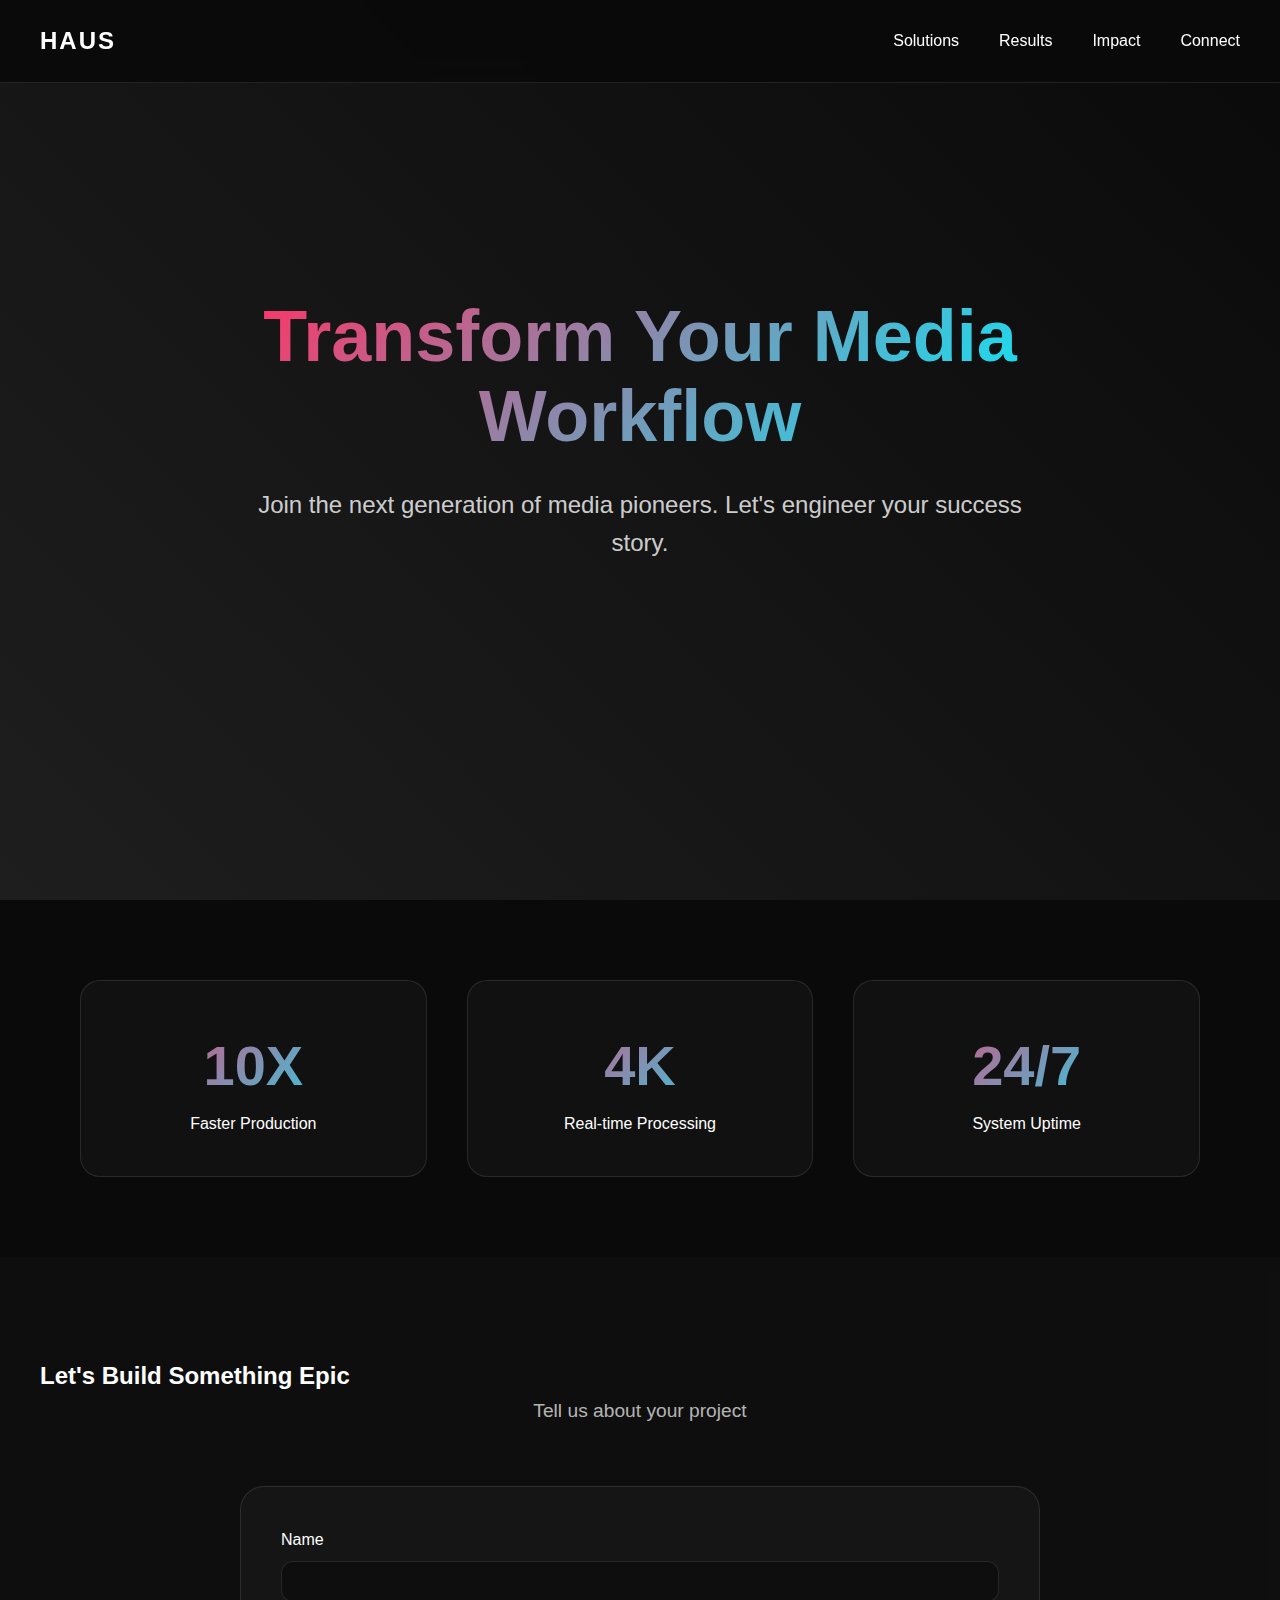
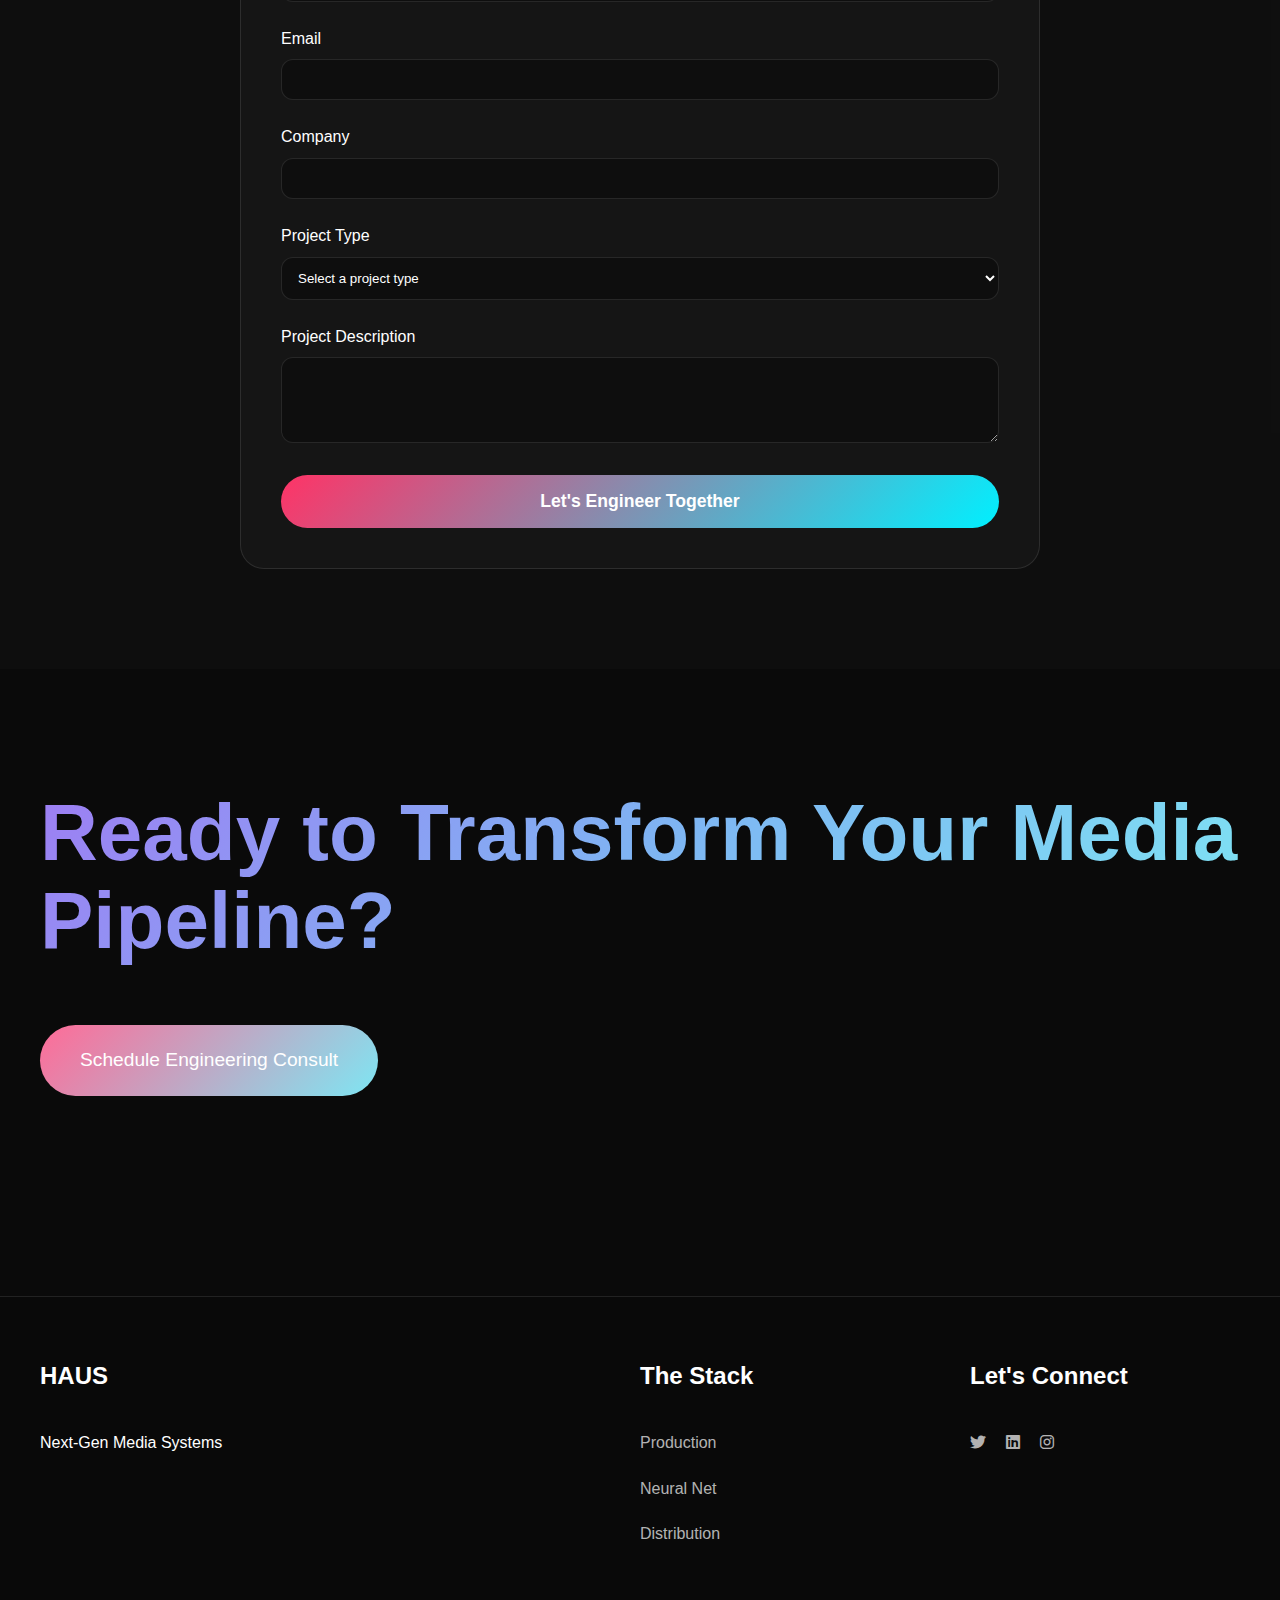
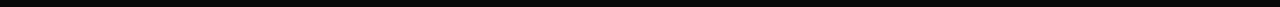
==== intake.html @ 4b30a3db "Create intake.html" ====
<!DOCTYPE html>
<html lang="en">
<head>
    <meta charset="UTF-8">
    <meta name="viewport" content="width=device-width, initial-scale=1.0">
    <title>HAUS | Next-Gen Media Systems</title>
    <link href="https://cdnjs.cloudflare.com/ajax/libs/font-awesome/6.0.0/css/all.min.css" rel="stylesheet">
    <link rel="stylesheet" href="styles.css">
    <style>
        /* Additional styles for the intake form */
        .intake-form {
            background: rgba(255, 255, 255, 0.03);
            border: 1px solid rgba(255, 255, 255, 0.1);
            border-radius: 24px;
            padding: 40px;
            max-width: 800px;
            margin: 0 auto;
            transition: all 0.3s ease;
        }

        .intake-form:hover {
            border-color: var(--primary);
            background: rgba(255, 255, 255, 0.05);
        }

        .form-group {
            margin-bottom: 24px;
        }

        .form-group label {
            display: block;
            margin-bottom: 8px;
            color: var(--light);
            font-weight: 500;
        }

        .form-group input,
        .form-group select,
        .form-group textarea {
            width: 100%;
            padding: 12px;
            background: rgba(0, 0, 0, 0.3);
            border: 1px solid rgba(255, 255, 255, 0.1);
            border-radius: 12px;
            color: var(--light);
            font-family: var(--haus-font);
            transition: all 0.3s ease;
        }

        .form-group input:focus,
        .form-group select:focus,
        .form-group textarea:focus {
            outline: none;
            border-color: var(--primary);
            background: rgba(0, 0, 0, 0.5);
        }

        .submit-button {
            width: 100%;
            padding: 16px;
            background: var(--gradient-1);
            border: none;
            border-radius: 100px;
            color: var(--light);
            font-weight: 600;
            font-size: 1.1rem;
            cursor: pointer;
            transition: transform 0.3s ease;
        }

        .submit-button:hover {
            transform: translateY(-2px);
        }

        .success-message {
            display: none;
            background: rgba(0, 255, 0, 0.1);
            border: 1px solid rgba(0, 255, 0, 0.3);
            padding: 20px;
            border-radius: 12px;
            text-align: center;
            margin-top: 20px;
        }

        .success-message.visible {
            display: block;
        }
    </style>
</head>
<body>
    <nav class="glass-nav">
        <a href="/" class="logo">HAUS</a>
        <div class="nav-links">
            <a href="#solutions">Solutions</a>
            <a href="#case-studies">Results</a>
            <a href="#statistics">Impact</a>
            <a href="#contact">Connect</a>
        </div>
    </nav>

    <header class="hero">
        <div class="hero-content">
            <h1>Transform Your Media Workflow</h1>
            <p>Join the next generation of media pioneers. Let's engineer your success story.</p>
        </div>
    </header>

    <section id="stats">
        <div class="stats-grid">
            <div class="stat-card">
                <div class="stat-number">10X</div>
                <div class="stat-label">Faster Production</div>
            </div>
            <div class="stat-card">
                <div class="stat-number">4K</div>
                <div class="stat-label">Real-time Processing</div>
            </div>
            <div class="stat-card">
                <div class="stat-number">24/7</div>
                <div class="stat-label">System Uptime</div>
            </div>
        </div>
    </section>

    <section class="solutions-section">
        <h2 class="section-title">Let's Build Something Epic</h2>
        <p class="section-subtitle">Tell us about your project</p>
        
        <div class="intake-form">
            <form id="projectForm" onsubmit="handleSubmit(event)">
                <div class="form-group">
                    <label for="name">Name</label>
                    <input type="text" id="name" name="name" required>
                </div>
                
                <div class="form-group">
                    <label for="email">Email</label>
                    <input type="email" id="email" name="email" required>
                </div>
                
                <div class="form-group">
                    <label for="company">Company</label>
                    <input type="text" id="company" name="company" required>
                </div>
                
                <div class="form-group">
                    <label for="projectType">Project Type</label>
                    <select id="projectType" name="projectType" required>
                        <option value="">Select a project type</option>
                        <option value="production">Production Systems</option>
                        <option value="asset">Asset Management</option>
                        <option value="distribution">Distribution Matrix</option>
                        <option value="custom">Custom Solution</option>
                    </select>
                </div>
                
                <div class="form-group">
                    <label for="description">Project Description</label>
                    <textarea id="description" name="description" rows="4"></textarea>
                </div>
                
                <button type="submit" class="submit-button">Let's Engineer Together</button>
            </form>
            
            <div id="successMessage" class="success-message">
                Thanks for reaching out! Our engineering team will contact you within 24 hours to discuss your project.
            </div>
        </div>
    </section>

    <section class="transform-section">
        <h2 class="transform-title">Ready to Transform Your Media Pipeline?</h2>
        <div class="transform-cta">
            <a href="#contact" class="engineer-button">Schedule Engineering Consult</a>
        </div>
    </section>

    <footer>
        <div class="footer-content">
            <div class="footer-col">
                <h3>HAUS</h3>
                <p>Next-Gen Media Systems</p>
            </div>
            <div class="footer-col">
                <h3>The Stack</h3>
                <a href="#production">Production</a>
                <a href="#network">Neural Net</a>
                <a href="#distribution">Distribution</a>
            </div>
            <div class="footer-col">
                <h3>Let's Connect</h3>
                <div class="social-links">
                    <a href="#" class="social-icon"><i class="fab fa-twitter"></i></a>
                    <a href="#" class="social-icon"><i class="fab fa-linkedin"></i></a>
                    <a href="#" class="social-icon"><i class="fab fa-instagram"></i></a>
                </div>
            </div>
        </div>
    </footer>

    <script>
        function handleSubmit(event) {
            event.preventDefault();
            const successMessage = document.getElementById('successMessage');
            const form = document.getElementById('projectForm');
            
            // In a real implementation, you'd send the form data to your server here
            
            // Show success message
            successMessage.classList.add('visible');
            form.style.display = 'none';
            
            // Optionally, reset form
            form.reset();
        }
    </script>
</body>
</html>
---- styles.css ----
/* Haus Design System */
:root {
    --primary: #FF3366;
    --secondary: #1E1E1E;
    --accent: #00F0FF;
    --dark: #0a0a0a;
    --light: #ffffff;
    --gradient-1: linear-gradient(135deg, var(--primary), var(--accent));
    --haus-font: 'Space Grotesk', 'Helvetica Neue', sans-serif;
}

/* Base Styles */
* {
    margin: 0;
    padding: 0;
    box-sizing: border-box;
}

body {
    font-family: var(--haus-font);
    background: var(--dark);
    color: var(--light);
    line-height: 1.6;
}

/* Navigation */
.glass-nav {
    position: fixed;
    top: 0;
    left: 0;
    right: 0;
    padding: 20px 40px;
    background: rgba(10, 10, 10, 0.95);
    backdrop-filter: blur(10px);
    z-index: 1000;
    display: flex;
    justify-content: space-between;
    align-items: center;
    border-bottom: 1px solid rgba(255, 255, 255, 0.1);
}

.logo {
    font-size: 1.5rem;
    font-weight: 700;
    color: var(--light);
    text-decoration: none;
    letter-spacing: 2px;
}

.nav-links {
    display: flex;
    gap: 40px;
}

.nav-links a {
    color: var(--light);
    text-decoration: none;
    font-weight: 500;
    transition: all 0.3s ease;
    padding: 8px 0;
    position: relative;
}

.nav-links a::after {
    content: '';
    position: absolute;
    bottom: 0;
    left: 0;
    width: 0;
    height: 2px;
    background: var(--gradient-1);
    transition: width 0.3s ease;
}

.nav-links a:hover::after {
    width: 100%;
}

/* Hero Section */
.hero {
    min-height: 100vh;
    display: flex;
    align-items: center;
    justify-content: center;
    padding: 80px 20px;
    background: linear-gradient(45deg, var(--secondary), var(--dark));
}

.hero-content {
    text-align: center;
    max-width: 800px;
    margin: 0 auto;
}

.hero-content h1 {
    font-size: clamp(2.5rem, 8vw, 4.5rem);
    line-height: 1.1;
    margin-bottom: 30px;
    color: var(--primary);
    background: var(--gradient-1);
    background-clip: text;
    -webkit-background-clip: text;
    color: transparent;
    -webkit-text-fill-color: transparent;
}

.hero-content p {
    font-size: clamp(1.1rem, 4vw, 1.5rem);
    margin-bottom: 40px;
    color: rgba(255, 255, 255, 0.8);
}

/* Stats Section */
.stats-grid {
    display: grid;
    grid-template-columns: repeat(3, 1fr);
    gap: 40px;
    padding: 80px 40px;
    max-width: 1200px;
    margin: 0 auto;
}

.stat-card {
    background: rgba(255, 255, 255, 0.03);
    padding: 40px 30px;
    border-radius: 20px;
    text-align: center;
    border: 1px solid rgba(255, 255, 255, 0.1);
    transition: transform 0.3s ease;
}

.stat-number {
    font-size: 3.5rem;
    font-weight: 700;
    color: var(--primary);
    background: var(--gradient-1);
    background-clip: text;
    -webkit-background-clip: text;
    color: transparent;
    -webkit-text-fill-color: transparent;
}

/* Results Section */
.results-section {
    padding: 100px 40px;
    background: rgba(255, 255, 255, 0.02);
}

.case-study-grid {
    display: grid;
    grid-template-columns: repeat(3, 1fr);
    gap: 40px;
    max-width: 1400px;
    margin: 0 auto 60px;
}

.case-study-card {
    background: rgba(255, 255, 255, 0.03);
    border: 1px solid rgba(255, 255, 255, 0.1);
    border-radius: 24px;
    padding: 40px;
    transition: all 0.4s cubic-bezier(0.175, 0.885, 0.32, 1.275);
}

.case-study-card:hover {
    border-color: var(--primary);
    transform: translateY(-10px);
    box-shadow: 0 15px 40px rgba(255, 51, 102, 0.15);
}

.case-study-icon {
    font-size: 2rem;
    color: var(--primary);
    margin-bottom: 20px;
}

.case-study-card h3 {
    font-size: 1.5rem;
    color: var(--light);
    margin-bottom: 15px;
}

.case-study-metric {
    font-size: 1.25rem;
    color: var(--accent);
    margin-bottom: 15px;
    font-weight: 600;
}

.case-study-quote {
    font-size: 1rem;
    line-height: 1.6;
    color: rgba(255, 255, 255, 0.8);
}

@media (max-width: 1200px) {
    .case-study-grid {
        grid-template-columns: repeat(2, 1fr);
    }
}

@media (max-width: 768px) {
    .case-study-grid {
        grid-template-columns: 1fr;
    }
}

/* Solutions Section */
.solutions-section {
    padding: 100px 40px;
    background: rgba(255, 255, 255, 0.02);
}

.section-subtitle {
    text-align: center;
    font-size: 1.2rem;
    color: rgba(255, 255, 255, 0.7);
    max-width: 600px;
    margin: 0 auto 60px;
}

.solution-grid {
    display: grid;
    grid-template-columns: repeat(3, 1fr);
    gap: 40px;
    max-width: 1400px;
    margin: 0 auto;
}

.solution-card {
    background: rgba(255, 255, 255, 0.03);
    border: 1px solid rgba(255, 255, 255, 0.1);
    border-radius: 24px;
    padding: 40px;
    transition: all 0.4s cubic-bezier(0.175, 0.885, 0.32, 1.275);
    position: relative;
    overflow: hidden;
}

.solution-card:hover {
    border-color: var(--primary);
    transform: translateY(-10px);
    box-shadow: 0 15px 40px rgba(255, 51, 102, 0.15);
}

.card-icon {
    font-size: 2rem;
    color: var(--primary);
    margin-bottom: 20px;
}

.solution-card h3 {
    font-size: 1.5rem;
    color: var(--light);
    margin-bottom: 15px;
}

.solution-card p {
    color: rgba(255, 255, 255, 0.7);
    margin-bottom: 20px;
}

.card-hover {
    opacity: 0;
    transform: translateY(20px);
    transition: all 0.3s ease;
}

.solution-card:hover .card-hover {
    opacity: 1;
    transform: translateY(0);
}

.card-hover ul {
    list-style: none;
    padding: 0;
    margin: 0;
}

.card-hover ul li {
    color: var(--accent);
    margin-bottom: 8px;
    font-size: 0.9rem;
}

/* Statistics Section */
.statistics-section {
    padding: 120px 40px;
    background: linear-gradient(180deg, var(--dark), rgba(30, 30, 30, 0.8));
}

.statistic {
    background: rgba(255, 255, 255, 0.03);
    border: 1px solid rgba(255, 255, 255, 0.1);
    border-radius: 24px;
    padding: 40px;
    margin-bottom: 30px;
    transition: all 0.3s ease;
}

.statistic:hover {
    border-color: var(--primary);
    background: rgba(255, 255, 255, 0.05);
}

.statistic h3 {
    font-size: 1.8rem;
    color: var(--primary);
    margin-bottom: 20px;
    display: flex;
    align-items: center;
    gap: 15px;
}

.statistic h3::before {
    content: '';
    width: 4px;
    height: 24px;
    background: var(--gradient-1);
    border-radius: 2px;
}

.statistic p {
    color: rgba(255, 255, 255, 0.8);
    line-height: 1.8;
    margin-bottom: 20px;
}

.statistic p:last-child {
    margin-bottom: 0;
}

.statistic strong {
    color: var(--accent);
    font-weight: 600;
}

.statistic a {
    color: var(--accent);
    text-decoration: none;
    font-size: 0.85rem;
    opacity: 0.8;
    transition: all 0.3s ease;
    margin-left: 6px;
}

.statistic a:hover {
    opacity: 1;
    color: var(--primary);
}

.note {
    text-align: center;
    color: rgba(255, 255, 255, 0.5);
    margin-top: 40px;
    font-size: 0.9rem;
}

@media (max-width: 768px) {
    .statistics-section {
        padding: 60px 20px;
    }
    
    .statistic {
        padding: 30px;
    }
    
    .statistic h3 {
        font-size: 1.5rem;
    }
}
.transform-section {
    padding: 120px 40px;
    text-align: left;
}

.transform-title {
    font-size: clamp(3rem, 8vw, 5rem);
    line-height: 1.1;
    color: #9D7EF3;
    background: linear-gradient(135deg, #9D7EF3, #7EB6F3, #7EE6F3);
    background-clip: text;
    -webkit-background-clip: text;
    color: transparent;
    -webkit-text-fill-color: transparent;
    max-width: 1200px;
    margin: 0 auto 60px;
}

.engineer-button {
    display: inline-block;
    padding: 20px 40px;
    font-size: 1.2rem;
    color: var(--light);
    text-decoration: none;
    background: linear-gradient(135deg, #FF6B97, #7EE6F3);
    border-radius: 100px;
    border: none;
    cursor: pointer;
    transition: transform 0.3s ease;
}

.engineer-button:hover {
    transform: translateY(-2px);
}

/* Footer */
footer {
    background: rgba(10, 10, 10, 0.95);
    border-top: 1px solid rgba(255, 255, 255, 0.1);
    padding: 60px 40px;
    margin-top: 80px;
}

.footer-content {
    max-width: 1400px;
    margin: 0 auto;
    display: grid;
    grid-template-columns: 2fr 1fr 1fr;
    gap: 60px;
}

.footer-col {
    display: flex;
    flex-direction: column;
    gap: 20px;
}

.footer-col h3 {
    color: var(--light);
    font-size: 1.5rem;
    margin-bottom: 15px;
}

.footer-col a {
    color: rgba(255, 255, 255, 0.7);
    text-decoration: none;
    transition: color 0.3s ease;
}

.footer-col a:hover {
    color: var(--primary);
}

.social-links {
    display: flex;
    gap: 20px;
}

/* Media Queries */
@media (max-width: 1200px) {
    .footer-content {
        grid-template-columns: 1fr 1fr;
    }
}

@media (max-width: 768px) {
    .glass-nav {
        padding: 20px;
    }
    
    .nav-links {
        display: none;
    }
    
    .stats-grid {
        grid-template-columns: 1fr;
        padding: 40px 20px;
    }
    
    .footer-content {
        grid-template-columns: 1fr;
        gap: 40px;
    }
    
    .transform-section {
        padding: 60px 20px;
    }
}
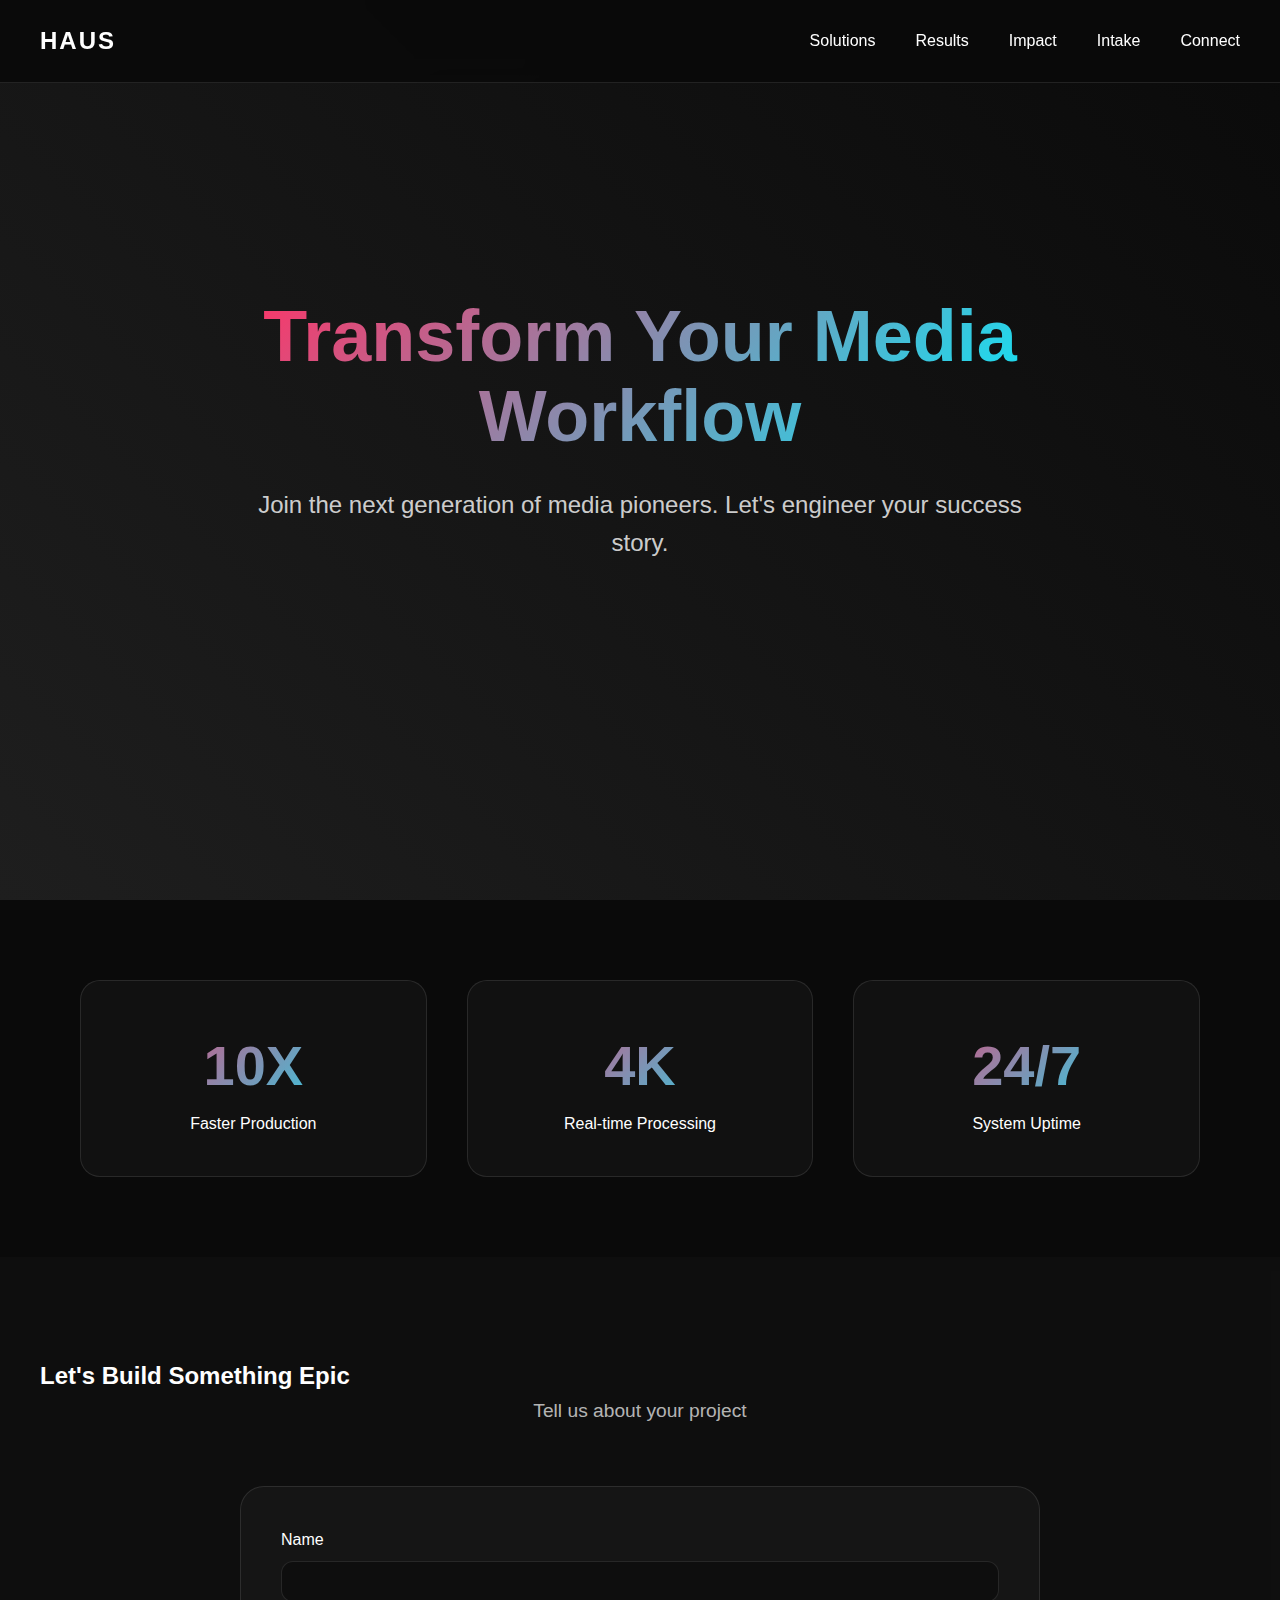
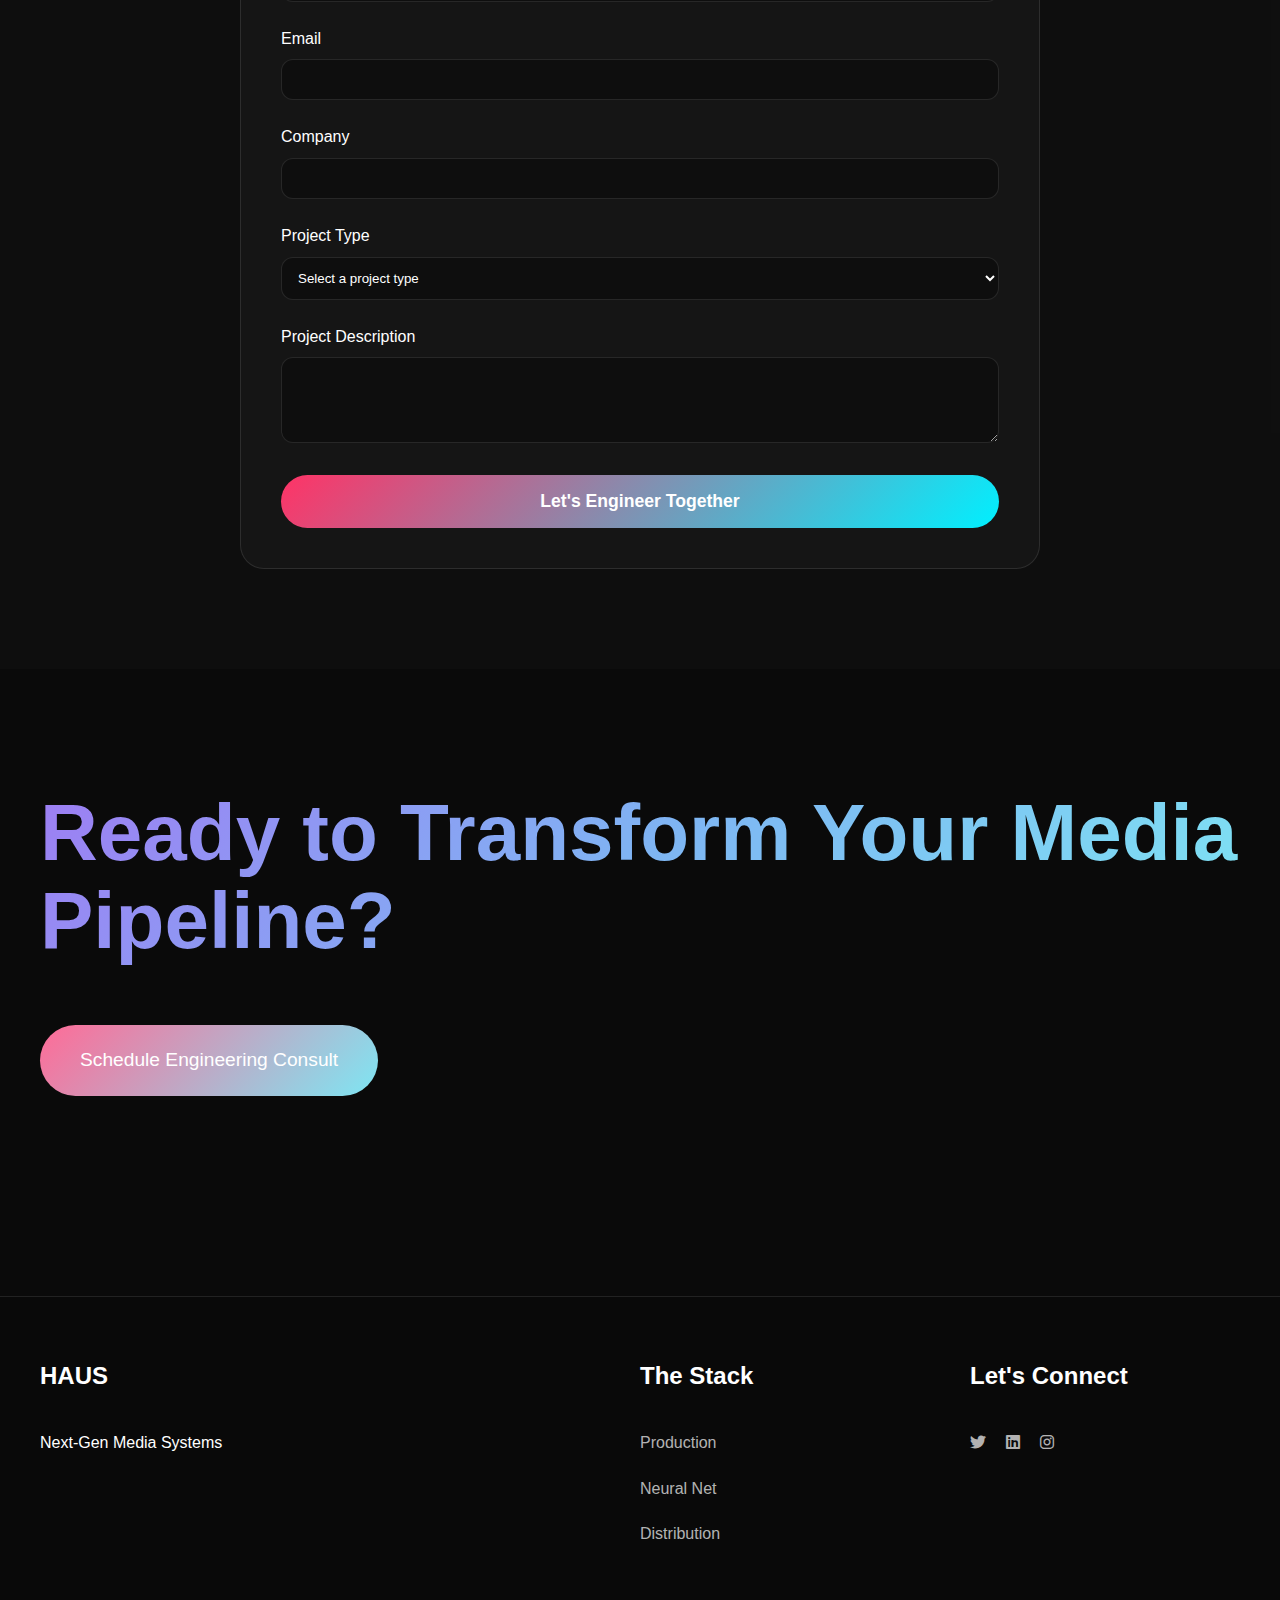
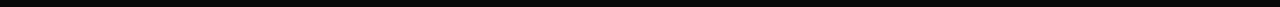
==== commit a7ee07c6: "intake" ====
--- a/intake.html
+++ b/intake.html
@@ -94,6 +94,7 @@
             <a href="#solutions">Solutions</a>
             <a href="#case-studies">Results</a>
             <a href="#statistics">Impact</a>
+            <a href="/intake.html">Intake</a>
             <a href="#contact">Connect</a>
         </div>
     </nav>
